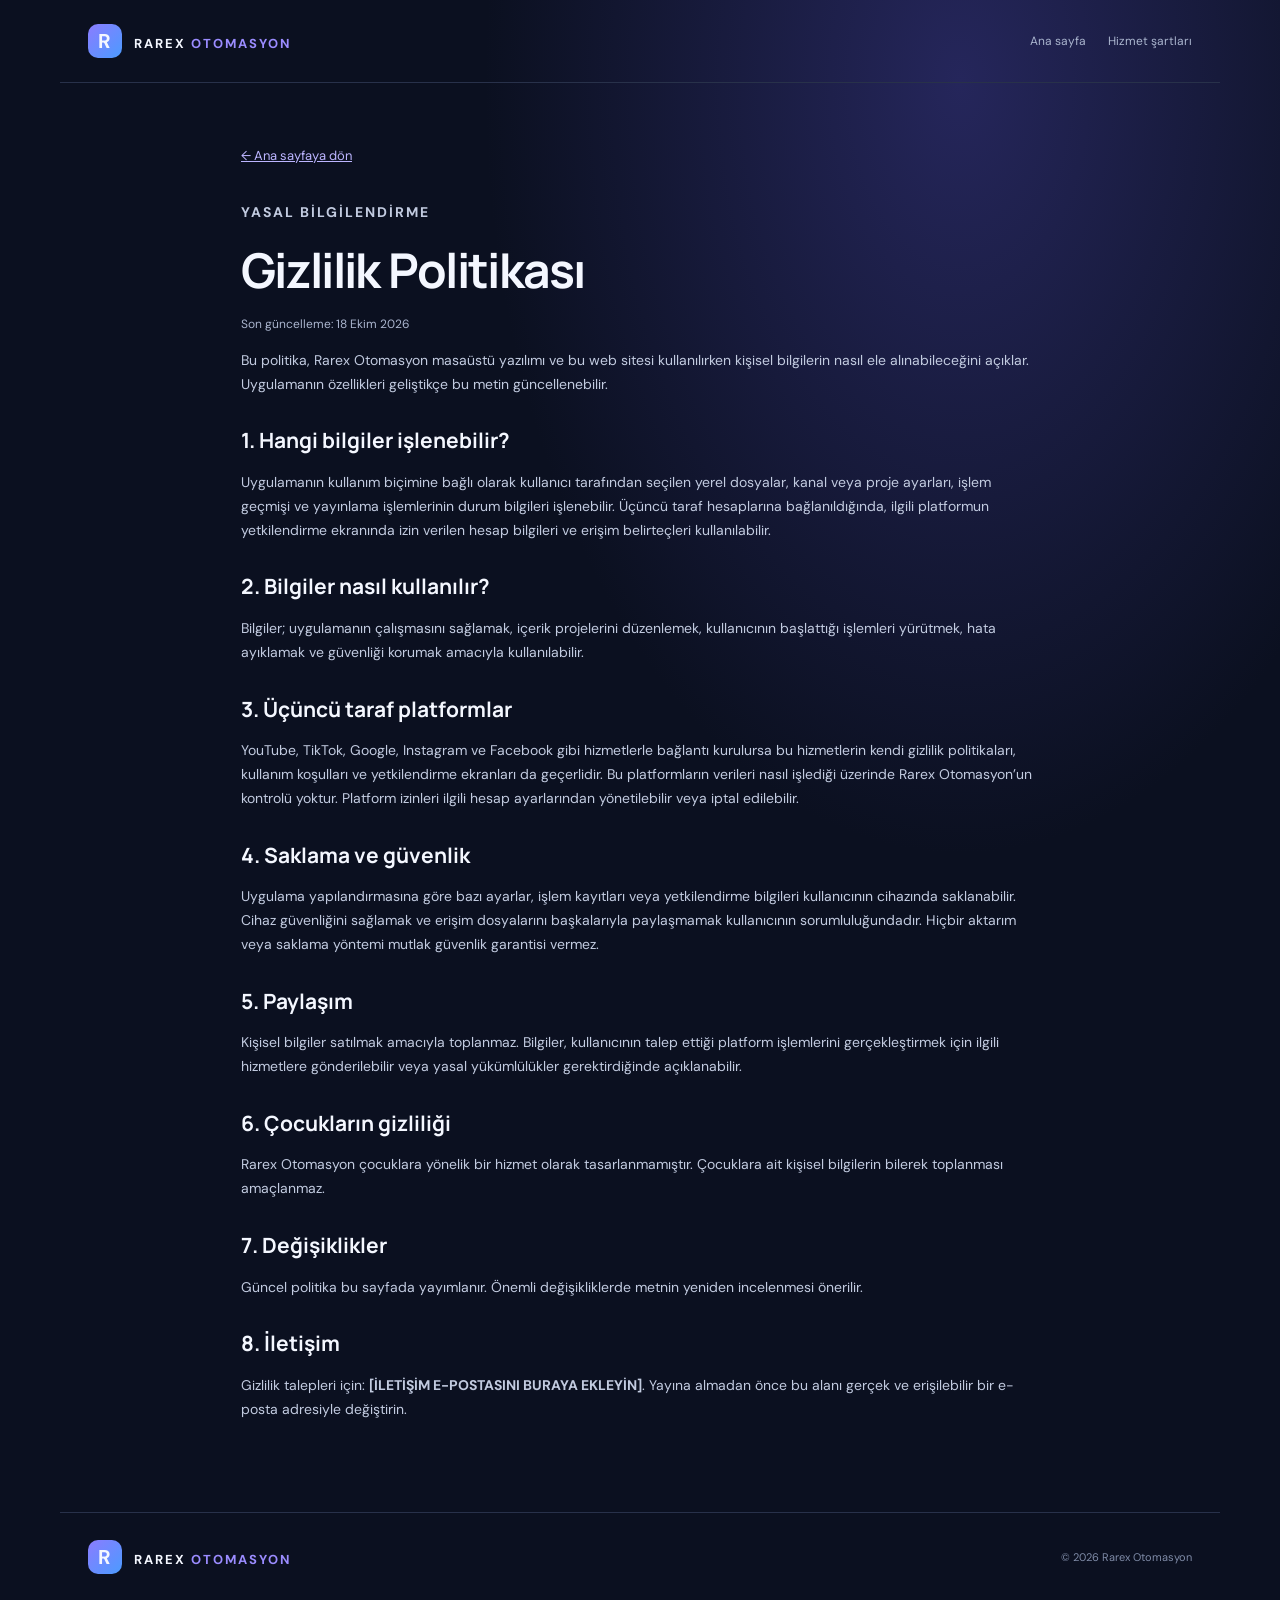
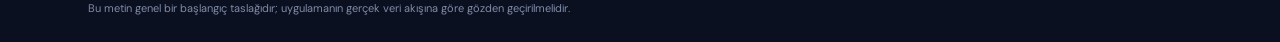
==== gizlilik-politikasi.html @ 02485f12 "Add files via upload" ====
<!doctype html><html lang="tr"><head><meta charset="utf-8"><meta name="viewport" content="width=device-width,initial-scale=1"><title>Gizlilik Politikası | Rarex Otomasyon</title><link rel="stylesheet" href="style.css"></head><body><header><a class="brand" href="index.html"><span>R</span> RAREX <b>OTOMASYON</b></a><nav><a href="index.html">Ana sayfa</a><a href="hizmet-sartlari.html">Hizmet şartları</a></nav></header><main class="legal-page"><a class="back" href="index.html">← Ana sayfaya dön</a><p class="eyebrow">YASAL BİLGİLENDİRME</p><h1>Gizlilik Politikası</h1><p class="updated">Son güncelleme: 18 Ekim 2026</p><p>Bu politika, Rarex Otomasyon masaüstü yazılımı ve bu web sitesi kullanılırken kişisel bilgilerin nasıl ele alınabileceğini açıklar. Uygulamanın özellikleri geliştikçe bu metin güncellenebilir.</p><h2>1. Hangi bilgiler işlenebilir?</h2><p>Uygulamanın kullanım biçimine bağlı olarak kullanıcı tarafından seçilen yerel dosyalar, kanal veya proje ayarları, işlem geçmişi ve yayınlama işlemlerinin durum bilgileri işlenebilir. Üçüncü taraf hesaplarına bağlanıldığında, ilgili platformun yetkilendirme ekranında izin verilen hesap bilgileri ve erişim belirteçleri kullanılabilir.</p><h2>2. Bilgiler nasıl kullanılır?</h2><p>Bilgiler; uygulamanın çalışmasını sağlamak, içerik projelerini düzenlemek, kullanıcının başlattığı işlemleri yürütmek, hata ayıklamak ve güvenliği korumak amacıyla kullanılabilir.</p><h2>3. Üçüncü taraf platformlar</h2><p>YouTube, TikTok, Google, Instagram ve Facebook gibi hizmetlerle bağlantı kurulursa bu hizmetlerin kendi gizlilik politikaları, kullanım koşulları ve yetkilendirme ekranları da geçerlidir. Bu platformların verileri nasıl işlediği üzerinde Rarex Otomasyon’un kontrolü yoktur. Platform izinleri ilgili hesap ayarlarından yönetilebilir veya iptal edilebilir.</p><h2>4. Saklama ve güvenlik</h2><p>Uygulama yapılandırmasına göre bazı ayarlar, işlem kayıtları veya yetkilendirme bilgileri kullanıcının cihazında saklanabilir. Cihaz güvenliğini sağlamak ve erişim dosyalarını başkalarıyla paylaşmamak kullanıcının sorumluluğundadır. Hiçbir aktarım veya saklama yöntemi mutlak güvenlik garantisi vermez.</p><h2>5. Paylaşım</h2><p>Kişisel bilgiler satılmak amacıyla toplanmaz. Bilgiler, kullanıcının talep ettiği platform işlemlerini gerçekleştirmek için ilgili hizmetlere gönderilebilir veya yasal yükümlülükler gerektirdiğinde açıklanabilir.</p><h2>6. Çocukların gizliliği</h2><p>Rarex Otomasyon çocuklara yönelik bir hizmet olarak tasarlanmamıştır. Çocuklara ait kişisel bilgilerin bilerek toplanması amaçlanmaz.</p><h2>7. Değişiklikler</h2><p>Güncel politika bu sayfada yayımlanır. Önemli değişikliklerde metnin yeniden incelenmesi önerilir.</p><h2>8. İletişim</h2><p>Gizlilik talepleri için: <strong>[İLETİŞİM E-POSTASINI BURAYA EKLEYİN]</strong>. Yayına almadan önce bu alanı gerçek ve erişilebilir bir e-posta adresiyle değiştirin.</p></main><footer><a class="brand" href="index.html"><span>R</span> RAREX <b>OTOMASYON</b></a><p>© 2026 Rarex Otomasyon</p><small>Bu metin genel bir başlangıç taslağıdır; uygulamanın gerçek veri akışına göre gözden geçirilmelidir.</small></footer></body></html>
---- style.css ----
@import url('https://fonts.googleapis.com/css2?family=DM+Sans:wght@400;500;600;700&family=Manrope:wght@500;600;700;800&display=swap');
:root{--bg:#0b1020;--panel:#141e36;--text:#f4f7ff;--muted:#aab5ce;--line:#28314a;--purple:#9b8cff;--teal:#49d7c4}*{box-sizing:border-box}html{scroll-behavior:smooth}body{margin:0;background:radial-gradient(ellipse at 75% 5%,#25265b 0,transparent 35%),var(--bg);color:var(--text);font:15px/1.7 'DM Sans',sans-serif}a{color:inherit;text-decoration:none}header,footer{max-width:1160px;margin:auto;padding:24px 28px;display:flex;justify-content:space-between;align-items:center;gap:22px;border-bottom:1px solid var(--line)}.brand{font-size:13px;letter-spacing:2px;font-weight:700;white-space:nowrap}.brand b{color:var(--purple)}.brand span{display:inline-grid;place-items:center;background:linear-gradient(135deg,#8b7cff,#4b9bff);width:34px;height:34px;border-radius:10px;font-size:20px;margin-right:7px}nav{display:flex;gap:22px;flex-wrap:wrap;color:var(--muted);font-size:12px}.eyebrow{font-size:11px;letter-spacing:2px;color:var(--teal);font-weight:700}.hero{max-width:1160px;margin:auto;padding:82px 28px;display:grid;grid-template-columns:1.05fr .95fr;gap:65px;align-items:center}h1,h2,h3{font-family:Manrope,sans-serif;line-height:1.2}h1{font-size:clamp(38px,5vw,60px);letter-spacing:-1.7px;margin:16px 0}h1 em{font-style:normal;color:var(--purple)}.lead{font-size:17px;color:var(--muted);max-width:600px}.button{display:inline-block;padding:11px 17px;margin:18px 8px 5px 0;border-radius:9px;background:linear-gradient(120deg,#8b7cff,#579bff);font-size:12px;font-weight:700}.button.secondary{background:transparent;border:1px solid var(--line)}.note{font-size:11px;color:#7f8ba7;max-width:550px}.dashboard{padding:24px;border:1px solid #34365d;border-radius:20px;background:linear-gradient(145deg,#192443,#0e162a);box-shadow:0 24px 70px #0005}.dash-top{border-bottom:1px solid var(--line);padding-bottom:15px;color:#8794b2;font-size:10px}.dash-top small{margin-left:12px;letter-spacing:1px}.dashboard h2{margin:0 0 20px}.tiles{display:grid;grid-template-columns:1fr 1fr;gap:12px}.tiles article,.cards article{padding:17px;background:#ffffff08;border:1px solid var(--line);border-radius:12px}.tiles small,.tiles b{display:block}.tiles small{color:var(--muted);font-size:11px}.tiles b{margin:6px 0;font-size:15px}.status{font-size:11px;color:var(--teal);margin:22px 0 0}.section{max-width:1160px;margin:auto;padding:40px 28px 85px;text-align:center}.section h2,.workflow h2{font-size:clamp(30px,4vw,42px);margin:12px 0}.muted,.cards p,.workflow p,.legal p{color:var(--muted)}.cards{display:grid;grid-template-columns:repeat(3,1fr);gap:16px;text-align:left;margin-top:35px}.cards article>span{color:var(--teal);font-weight:800}.cards h3{font-size:18px;margin-bottom:8px}.cards p{font-size:13px}.workflow{padding:70px max(28px,calc((100% - 1104px)/2));display:grid;grid-template-columns:1fr 1fr;gap:65px;border-top:1px solid var(--line);border-bottom:1px solid var(--line);background:#ffffff04}.workflow ol{margin:0;padding-left:24px}.workflow li{padding:0 0 17px 8px}.workflow li p{font-size:13px;margin:4px 0}.legal{max-width:1104px;margin:65px auto;padding:0 28px;display:flex;justify-content:space-between;gap:25px;align-items:center}.legal h2{font-size:22px}.legal p{font-size:13px}.legal a{color:#bcb5ff;font-size:12px;margin-left:18px}footer{border-top:1px solid var(--line);border-bottom:0;flex-wrap:wrap}footer p,footer small{font-size:11px;color:#7f8ba7}footer small{width:100%}.legal-page{max-width:850px;margin:60px auto 90px;padding:0 26px}.legal-page h1{font-size:clamp(35px,5vw,48px)}.legal-page h2{font-size:21px;margin-top:32px}.legal-page p,.legal-page li{color:#c2cbe0;font-size:14px}.legal-page .updated{font-size:12px;color:var(--muted)}.legal-page a{color:#bcb5ff;text-decoration:underline}.back{display:inline-block;color:#bcb5ff;margin-bottom:20px;font-size:13px}@media(max-width:780px){header,.hero,.workflow,.legal{display:flex;flex-direction:column;align-items:flex-start}header{padding:20px}.hero{padding-top:50px;gap:35px}.cards{grid-template-columns:1fr}.workflow{padding-top:45px;padding-bottom:45px}.legal a{display:inline-block;margin:5px 12px 5px 0}footer{align-items:flex-start;flex-direction:column}}
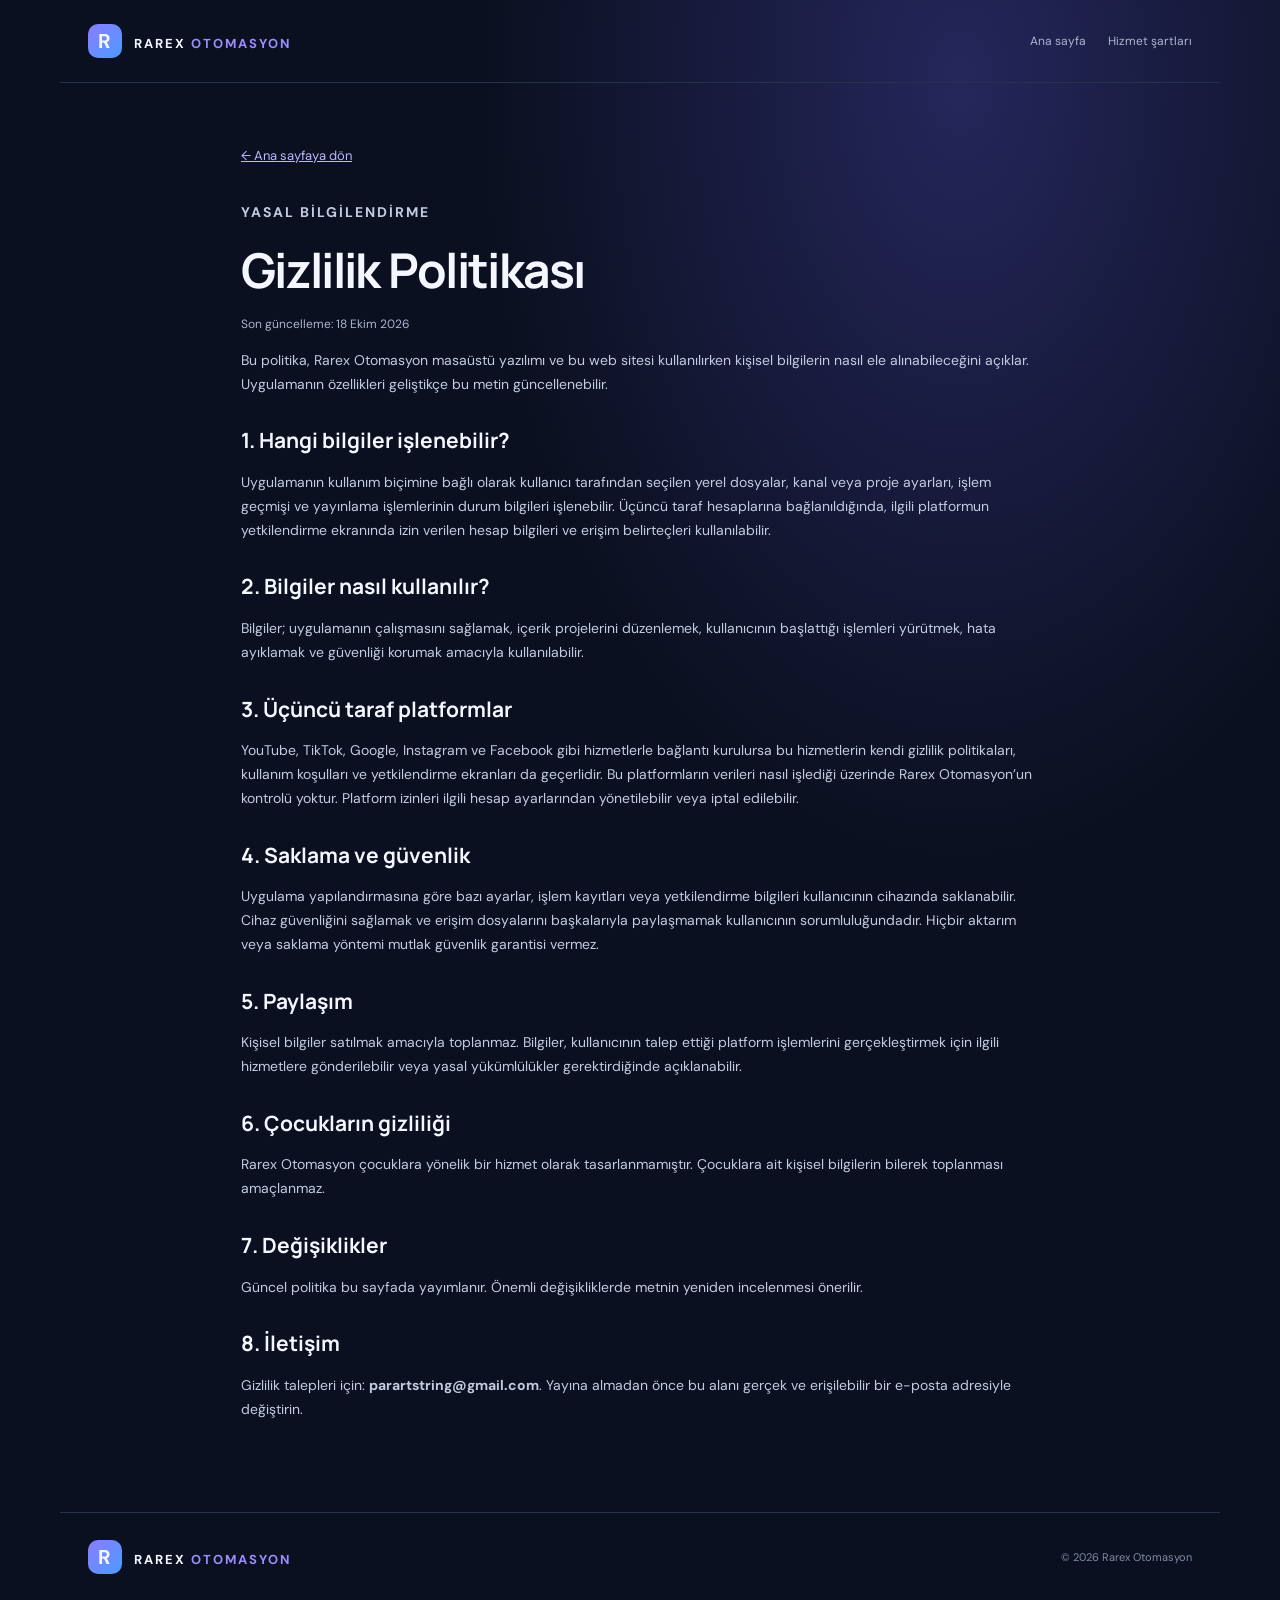
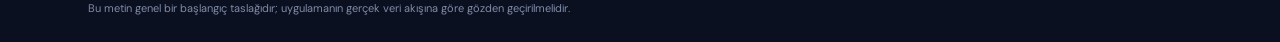
==== commit 44b4ab0e: "Add files via upload" ====
--- a/gizlilik-politikasi.html
+++ b/gizlilik-politikasi.html
@@ -1 +1 @@
-<!doctype html><html lang="tr"><head><meta charset="utf-8"><meta name="viewport" content="width=device-width,initial-scale=1"><title>Gizlilik Politikası | Rarex Otomasyon</title><link rel="stylesheet" href="style.css"></head><body><header><a class="brand" href="index.html"><span>R</span> RAREX <b>OTOMASYON</b></a><nav><a href="index.html">Ana sayfa</a><a href="hizmet-sartlari.html">Hizmet şartları</a></nav></header><main class="legal-page"><a class="back" href="index.html">← Ana sayfaya dön</a><p class="eyebrow">YASAL BİLGİLENDİRME</p><h1>Gizlilik Politikası</h1><p class="updated">Son güncelleme: 18 Ekim 2026</p><p>Bu politika, Rarex Otomasyon masaüstü yazılımı ve bu web sitesi kullanılırken kişisel bilgilerin nasıl ele alınabileceğini açıklar. Uygulamanın özellikleri geliştikçe bu metin güncellenebilir.</p><h2>1. Hangi bilgiler işlenebilir?</h2><p>Uygulamanın kullanım biçimine bağlı olarak kullanıcı tarafından seçilen yerel dosyalar, kanal veya proje ayarları, işlem geçmişi ve yayınlama işlemlerinin durum bilgileri işlenebilir. Üçüncü taraf hesaplarına bağlanıldığında, ilgili platformun yetkilendirme ekranında izin verilen hesap bilgileri ve erişim belirteçleri kullanılabilir.</p><h2>2. Bilgiler nasıl kullanılır?</h2><p>Bilgiler; uygulamanın çalışmasını sağlamak, içerik projelerini düzenlemek, kullanıcının başlattığı işlemleri yürütmek, hata ayıklamak ve güvenliği korumak amacıyla kullanılabilir.</p><h2>3. Üçüncü taraf platformlar</h2><p>YouTube, TikTok, Google, Instagram ve Facebook gibi hizmetlerle bağlantı kurulursa bu hizmetlerin kendi gizlilik politikaları, kullanım koşulları ve yetkilendirme ekranları da geçerlidir. Bu platformların verileri nasıl işlediği üzerinde Rarex Otomasyon’un kontrolü yoktur. Platform izinleri ilgili hesap ayarlarından yönetilebilir veya iptal edilebilir.</p><h2>4. Saklama ve güvenlik</h2><p>Uygulama yapılandırmasına göre bazı ayarlar, işlem kayıtları veya yetkilendirme bilgileri kullanıcının cihazında saklanabilir. Cihaz güvenliğini sağlamak ve erişim dosyalarını başkalarıyla paylaşmamak kullanıcının sorumluluğundadır. Hiçbir aktarım veya saklama yöntemi mutlak güvenlik garantisi vermez.</p><h2>5. Paylaşım</h2><p>Kişisel bilgiler satılmak amacıyla toplanmaz. Bilgiler, kullanıcının talep ettiği platform işlemlerini gerçekleştirmek için ilgili hizmetlere gönderilebilir veya yasal yükümlülükler gerektirdiğinde açıklanabilir.</p><h2>6. Çocukların gizliliği</h2><p>Rarex Otomasyon çocuklara yönelik bir hizmet olarak tasarlanmamıştır. Çocuklara ait kişisel bilgilerin bilerek toplanması amaçlanmaz.</p><h2>7. Değişiklikler</h2><p>Güncel politika bu sayfada yayımlanır. Önemli değişikliklerde metnin yeniden incelenmesi önerilir.</p><h2>8. İletişim</h2><p>Gizlilik talepleri için: <strong>[İLETİŞİM E-POSTASINI BURAYA EKLEYİN]</strong>. Yayına almadan önce bu alanı gerçek ve erişilebilir bir e-posta adresiyle değiştirin.</p></main><footer><a class="brand" href="index.html"><span>R</span> RAREX <b>OTOMASYON</b></a><p>© 2026 Rarex Otomasyon</p><small>Bu metin genel bir başlangıç taslağıdır; uygulamanın gerçek veri akışına göre gözden geçirilmelidir.</small></footer></body></html>+<!doctype html><html lang="tr"><head><meta charset="utf-8"><meta name="viewport" content="width=device-width,initial-scale=1"><title>Gizlilik Politikası | Rarex Otomasyon</title><link rel="stylesheet" href="style.css"></head><body><header><a class="brand" href="index.html"><span>R</span> RAREX <b>OTOMASYON</b></a><nav><a href="index.html">Ana sayfa</a><a href="hizmet-sartlari.html">Hizmet şartları</a></nav></header><main class="legal-page"><a class="back" href="index.html">← Ana sayfaya dön</a><p class="eyebrow">YASAL BİLGİLENDİRME</p><h1>Gizlilik Politikası</h1><p class="updated">Son güncelleme: 18 Ekim 2026</p><p>Bu politika, Rarex Otomasyon masaüstü yazılımı ve bu web sitesi kullanılırken kişisel bilgilerin nasıl ele alınabileceğini açıklar. Uygulamanın özellikleri geliştikçe bu metin güncellenebilir.</p><h2>1. Hangi bilgiler işlenebilir?</h2><p>Uygulamanın kullanım biçimine bağlı olarak kullanıcı tarafından seçilen yerel dosyalar, kanal veya proje ayarları, işlem geçmişi ve yayınlama işlemlerinin durum bilgileri işlenebilir. Üçüncü taraf hesaplarına bağlanıldığında, ilgili platformun yetkilendirme ekranında izin verilen hesap bilgileri ve erişim belirteçleri kullanılabilir.</p><h2>2. Bilgiler nasıl kullanılır?</h2><p>Bilgiler; uygulamanın çalışmasını sağlamak, içerik projelerini düzenlemek, kullanıcının başlattığı işlemleri yürütmek, hata ayıklamak ve güvenliği korumak amacıyla kullanılabilir.</p><h2>3. Üçüncü taraf platformlar</h2><p>YouTube, TikTok, Google, Instagram ve Facebook gibi hizmetlerle bağlantı kurulursa bu hizmetlerin kendi gizlilik politikaları, kullanım koşulları ve yetkilendirme ekranları da geçerlidir. Bu platformların verileri nasıl işlediği üzerinde Rarex Otomasyon’un kontrolü yoktur. Platform izinleri ilgili hesap ayarlarından yönetilebilir veya iptal edilebilir.</p><h2>4. Saklama ve güvenlik</h2><p>Uygulama yapılandırmasına göre bazı ayarlar, işlem kayıtları veya yetkilendirme bilgileri kullanıcının cihazında saklanabilir. Cihaz güvenliğini sağlamak ve erişim dosyalarını başkalarıyla paylaşmamak kullanıcının sorumluluğundadır. Hiçbir aktarım veya saklama yöntemi mutlak güvenlik garantisi vermez.</p><h2>5. Paylaşım</h2><p>Kişisel bilgiler satılmak amacıyla toplanmaz. Bilgiler, kullanıcının talep ettiği platform işlemlerini gerçekleştirmek için ilgili hizmetlere gönderilebilir veya yasal yükümlülükler gerektirdiğinde açıklanabilir.</p><h2>6. Çocukların gizliliği</h2><p>Rarex Otomasyon çocuklara yönelik bir hizmet olarak tasarlanmamıştır. Çocuklara ait kişisel bilgilerin bilerek toplanması amaçlanmaz.</p><h2>7. Değişiklikler</h2><p>Güncel politika bu sayfada yayımlanır. Önemli değişikliklerde metnin yeniden incelenmesi önerilir.</p><h2>8. İletişim</h2><p>Gizlilik talepleri için: <strong>parartstring@gmail.com</strong>. Yayına almadan önce bu alanı gerçek ve erişilebilir bir e-posta adresiyle değiştirin.</p></main><footer><a class="brand" href="index.html"><span>R</span> RAREX <b>OTOMASYON</b></a><p>© 2026 Rarex Otomasyon</p><small>Bu metin genel bir başlangıç taslağıdır; uygulamanın gerçek veri akışına göre gözden geçirilmelidir.</small></footer></body></html>
